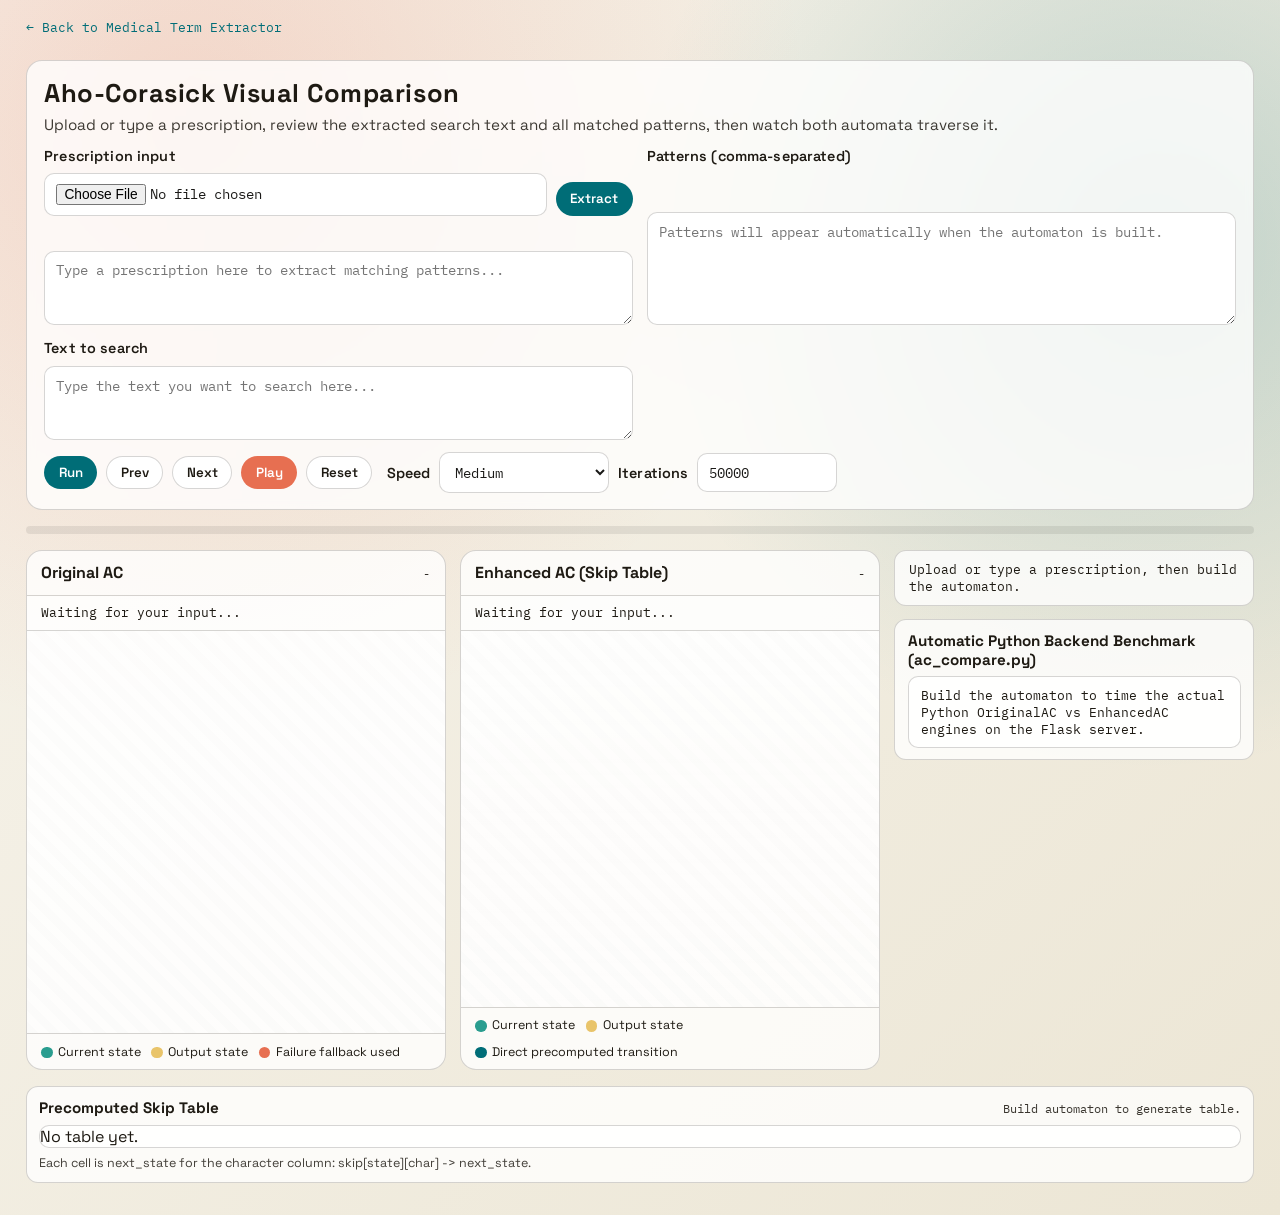
==== medterm-extractor/medterm-extractor/frontend/sop1/index.html @ c61241c5 "Add files via upload" ====
<!doctype html>
<html lang="en">
<head>
  <meta charset="UTF-8" />
  <meta name="viewport" content="width=device-width, initial-scale=1.0" />
  <title>Aho-Corasick Side-by-Side Visualizer</title>
  <link rel="preconnect" href="https://fonts.googleapis.com">
  <link rel="preconnect" href="https://fonts.gstatic.com" crossorigin>
  <link href="https://fonts.googleapis.com/css2?family=Space+Grotesk:wght@400;500;700&family=IBM+Plex+Mono:wght@400;600&display=swap" rel="stylesheet">
  <style>
    :root {
      --bg-1: #f7f4ec;
      --bg-2: #ece6d5;
      --ink: #1e1a13;
      --card: rgba(255, 255, 255, 0.78);
      --line: rgba(30, 26, 19, 0.18);
      --accent-a: #006d77;
      --accent-b: #e76f51;
      --accent-c: #f4a261;
      --ok: #2a9d8f;
      --warn: #b44b2d;
    }

    * { box-sizing: border-box; }

    body {
      margin: 0;
      font-family: "Space Grotesk", sans-serif;
      color: var(--ink);
      background:
        radial-gradient(circle at 15% 10%, rgba(231, 111, 81, 0.22), transparent 40%),
        radial-gradient(circle at 90% 20%, rgba(0, 109, 119, 0.2), transparent 35%),
        linear-gradient(135deg, var(--bg-1), var(--bg-2));
      min-height: 100vh;
    }

    .wrap {
      width: min(1400px, 96vw);
      margin: 1.2rem auto 2rem;
      display: grid;
      gap: 1rem;
    }

    .hero {
      background: var(--card);
      border: 1px solid var(--line);
      border-radius: 16px;
      padding: 1rem 1.1rem;
      backdrop-filter: blur(4px);
    }

    h1 {
      margin: 0;
      font-size: clamp(1.15rem, 2vw, 1.65rem);
      letter-spacing: 0.02em;
    }

    .sub {
      margin-top: 0.35rem;
      font-size: 0.95rem;
      opacity: 0.86;
    }

    .control-grid {
      display: grid;
      grid-template-columns: 1fr;
      gap: 0.65rem;
    }

    .upload-row {
      display: grid;
      grid-template-columns: minmax(0, 1fr) auto;
      gap: 0.55rem;
      align-items: end;
    }

    .upload-status {
      grid-column: 1 / -1;
      min-height: 1.1rem;
      font-family: "IBM Plex Mono", monospace;
      font-size: 0.76rem;
      opacity: 0.82;
    }

    .row {
      display: grid;
      gap: 0.55rem;
      grid-template-columns: 1fr;
    }

    .label {
      font-size: 0.9rem;
      font-weight: 600;
      letter-spacing: 0.01em;
    }

    textarea, input, select {
      width: 100%;
      border-radius: 10px;
      border: 1px solid var(--line);
      background: rgba(255, 255, 255, 0.95);
      padding: 0.6rem 0.7rem;
      font-family: "IBM Plex Mono", monospace;
      font-size: 0.86rem;
      color: #1a1917;
    }

    textarea { min-height: 74px; resize: vertical; }

    .buttons {
      display: flex;
      flex-wrap: wrap;
      gap: 0.55rem;
      align-items: center;
    }

    button {
      border: 1px solid var(--line);
      background: white;
      color: var(--ink);
      border-radius: 999px;
      padding: 0.45rem 0.85rem;
      font-family: "Space Grotesk", sans-serif;
      font-weight: 600;
      cursor: pointer;
      transition: transform 120ms ease, box-shadow 120ms ease;
    }

    button:hover {
      transform: translateY(-1px);
      box-shadow: 0 6px 12px rgba(0, 0, 0, 0.08);
    }

    button.primary { background: var(--accent-a); color: #fff; border-color: transparent; }
    button.alt { background: var(--accent-b); color: #fff; border-color: transparent; }

    .panels {
      display: grid;
      grid-template-columns: 1fr;
      gap: 0.9rem;
    }

    .analysis-layout {
      display: grid;
      grid-template-columns: minmax(0, 1fr) minmax(270px, 360px);
      gap: 0.9rem;
      align-items: start;
    }

    .results-column {
      display: grid;
      gap: 0.8rem;
      position: sticky;
      top: 1rem;
    }

    @media (min-width: 1120px) {
      .panels {
        grid-template-columns: 1fr 1fr;
      }
      .control-grid {
        grid-template-columns: 1fr 1fr;
        gap: 0.9rem;
      }
    }

    @media (max-width: 900px) {
      .analysis-layout { grid-template-columns: 1fr; }
      .results-column { position: static; }
    }

    .panel {
      background: var(--card);
      border: 1px solid var(--line);
      border-radius: 16px;
      overflow: hidden;
      display: grid;
      grid-template-rows: auto auto 1fr auto;
      min-height: 520px;
    }

    .panel-head {
      padding: 0.7rem 0.9rem;
      border-bottom: 1px solid var(--line);
      display: flex;
      justify-content: space-between;
      align-items: baseline;
    }

    .panel-title {
      font-size: 1rem;
      font-weight: 700;
    }

    .meta {
      font-family: "IBM Plex Mono", monospace;
      font-size: 0.76rem;
      opacity: 0.9;
    }

    .step-strip {
      padding: 0.55rem 0.9rem;
      border-bottom: 1px solid var(--line);
      font-family: "IBM Plex Mono", monospace;
      font-size: 0.82rem;
      background: rgba(255, 255, 255, 0.55);
    }

    .canvas-wrap {
      position: relative;
      min-height: 290px;
      background:
        linear-gradient(180deg, rgba(255, 255, 255, 0.66), rgba(255, 255, 255, 0.54)),
        repeating-linear-gradient(
          45deg,
          rgba(0, 0, 0, 0.02),
          rgba(0, 0, 0, 0.02) 8px,
          rgba(0, 0, 0, 0.0) 8px,
          rgba(0, 0, 0, 0.0) 16px
        );
      overflow: auto;
    }

    svg {
      width: 100%;
      min-height: 360px;
      display: block;
    }

    .legend {
      padding: 0.6rem 0.9rem;
      border-top: 1px solid var(--line);
      display: flex;
      flex-wrap: wrap;
      gap: 0.65rem;
      font-size: 0.78rem;
      align-items: center;
    }

    .dot {
      width: 0.72rem;
      height: 0.72rem;
      border-radius: 50%;
      display: inline-block;
      margin-right: 0.34rem;
      vertical-align: middle;
    }

    .status {
      background: var(--card);
      border: 1px solid var(--line);
      border-radius: 12px;
      padding: 0.62rem 0.85rem;
      font-family: "IBM Plex Mono", monospace;
      font-size: 0.82rem;
      white-space: pre-wrap;
    }

    .matches {
      display: grid;
      grid-template-columns: 1fr;
      gap: 0.8rem;
    }

    @media (min-width: 860px) {
      .matches { grid-template-columns: 1fr 1fr; }
    }

    .match-box {
      background: rgba(255, 255, 255, 0.8);
      border: 1px solid var(--line);
      border-radius: 12px;
      padding: 0.6rem 0.75rem;
      min-height: 92px;
      font-family: "IBM Plex Mono", monospace;
      font-size: 0.78rem;
      overflow: auto;
    }

    .bar {
      height: 8px;
      border-radius: 999px;
      background: rgba(0, 0, 0, 0.08);
      overflow: hidden;
    }

    .bar > span {
      display: block;
      height: 100%;
      background: linear-gradient(90deg, var(--accent-a), var(--accent-c));
      width: 0%;
      transition: width 120ms linear;
    }

    .skip-wrap {
      background: var(--card);
      border: 1px solid var(--line);
      border-radius: 12px;
      padding: 0.7rem 0.8rem;
      display: grid;
      gap: 0.45rem;
    }

    .skip-head {
      display: flex;
      justify-content: space-between;
      gap: 0.75rem;
      align-items: baseline;
      flex-wrap: wrap;
    }

    .skip-title {
      font-size: 0.95rem;
      font-weight: 700;
    }

    .skip-meta {
      font-family: "IBM Plex Mono", monospace;
      font-size: 0.76rem;
      opacity: 0.88;
    }

    .skip-table-box {
      max-height: 280px;
      overflow: auto;
      border: 1px solid var(--line);
      border-radius: 10px;
      background: rgba(255, 255, 255, 0.86);
    }

    table.skip-table {
      border-collapse: collapse;
      width: max-content;
      min-width: 100%;
      font-family: "IBM Plex Mono", monospace;
      font-size: 0.73rem;
    }

    .skip-table th,
    .skip-table td {
      border: 1px solid rgba(30, 26, 19, 0.16);
      padding: 0.28rem 0.36rem;
      text-align: center;
      white-space: nowrap;
    }

    .skip-table thead th {
      position: sticky;
      top: 0;
      background: #f5efe0;
      z-index: 2;
    }

    .skip-table th:first-child,
    .skip-table td:first-child {
      position: sticky;
      left: 0;
      background: #f9f4e9;
      z-index: 1;
      font-weight: 700;
    }

    .skip-note {
      font-size: 0.78rem;
      opacity: 0.84;
    }

    .bench-wrap {
      background: var(--card);
      border: 1px solid var(--line);
      border-radius: 12px;
      padding: 0.7rem 0.8rem;
      display: grid;
      gap: 0.45rem;
    }

    .bench-title {
      font-size: 0.95rem;
      font-weight: 700;
    }

    .bench-box {
      background: rgba(255, 255, 255, 0.86);
      border: 1px solid var(--line);
      border-radius: 10px;
      padding: 0.6rem 0.75rem;
      font-family: "IBM Plex Mono", monospace;
      font-size: 0.8rem;
      white-space: pre-wrap;
    }
  </style>
</head>
<body>
  <div class="wrap">
    <a href="../index.html" style="display:inline-block;margin-bottom:0.5rem;font-family:'IBM Plex Mono',monospace;font-size:0.8rem;color:#006d77;text-decoration:none;">&larr; Back to Medical Term Extractor</a>
    <section class="hero">
      <h1>Aho-Corasick Visual Comparison</h1>
      <div class="sub">Upload or type a prescription, review the extracted search text and all matched patterns, then watch both automata traverse it.</div>
      <div class="control-grid" style="margin-top:0.8rem;">
        <div class="row">
          <label class="label" for="prescription">Prescription input</label>
          <div class="upload-row">
            <input id="prescriptionImage" type="file" accept="image/*" />
            <button class="primary" id="extractImage">Extract</button>
            <div class="upload-status" id="uploadStatus" aria-live="polite"></div>
          </div>
          <textarea id="prescription" placeholder="Type a prescription here to extract matching patterns..."></textarea>
        </div>
        <div class="row">
          <label class="label" for="patterns">Patterns (comma-separated)</label>
          <textarea id="patterns" placeholder="Patterns will appear automatically when the automaton is built."></textarea>
        </div>
        <div class="row">
          <label class="label" for="text">Text to search</label>
          <textarea id="text" placeholder="Type the text you want to search here..."></textarea>
        </div>
      </div>
      <div class="buttons" style="margin-top:0.75rem;">
        <button class="primary" id="buildRun">Run</button>
        <button id="prevStep">Prev</button>
        <button id="nextStep">Next</button>
        <button class="alt" id="playPause">Play</button>
        <button id="reset">Reset</button>
        <label class="label" for="speed" style="margin-left:0.35rem;">Speed</label>
        <select id="speed" style="max-width:170px;">
          <option value="900">Slow</option>
          <option value="500" selected>Medium</option>
          <option value="220">Fast</option>
        </select>
        <label class="label" for="benchIterations">Iterations</label>
        <input id="benchIterations" type="number" min="100" step="100" value="50000" style="max-width:140px;" />
      </div>
    </section>

    <div class="bar"><span id="progressFill"></span></div>

    <div class="analysis-layout">
      <section class="panels">
        <article class="panel">
        <div class="panel-head">
          <div class="panel-title">Original AC</div>
          <div class="meta" id="metaOriginal">-</div>
        </div>
        <div class="step-strip" id="stepOriginal">Waiting...</div>
        <div class="canvas-wrap"><svg id="svgOriginal"></svg></div>
        <div class="legend">
          <span><span class="dot" style="background:#2a9d8f"></span>Current state</span>
          <span><span class="dot" style="background:#e9c46a"></span>Output state</span>
          <span><span class="dot" style="background:#e76f51"></span>Failure fallback used</span>
        </div>
        </article>

        <article class="panel">
        <div class="panel-head">
          <div class="panel-title">Enhanced AC (Skip Table)</div>
          <div class="meta" id="metaEnhanced">-</div>
        </div>
        <div class="step-strip" id="stepEnhanced">Waiting...</div>
        <div class="canvas-wrap"><svg id="svgEnhanced"></svg></div>
        <div class="legend">
          <span><span class="dot" style="background:#2a9d8f"></span>Current state</span>
          <span><span class="dot" style="background:#e9c46a"></span>Output state</span>
          <span><span class="dot" style="background:#006d77"></span>Direct precomputed transition</span>
        </div>
        </article>
      </section>

      <aside class="results-column" aria-label="Pattern matching results">
        <section class="status" id="status">Build the automaton to begin.</section>

        <section class="bench-wrap">
          <div class="bench-title">Automatic Python Backend Benchmark (ac_compare.py)</div>
          <div class="bench-box" id="pyBenchmarkBox">Build the automaton to time the actual Python OriginalAC vs EnhancedAC engines on the Flask server.</div>
        </section>
      </aside>
    </div>

    <section class="skip-wrap">
      <div class="skip-head">
        <div class="skip-title">Precomputed Skip Table</div>
        <div class="skip-meta" id="skipMeta">Build automaton to generate table.</div>
      </div>
      <div class="skip-table-box" id="skipTableBox">No table yet.</div>
      <div class="skip-note">Each cell is next_state for the character column: skip[state][char] -&gt; next_state.</div>
    </section>
  </div>

  <script>
    const SIGMA = Array.from("ABCDEFGHIJKLMNOPQRSTUVWXYZ0123456789 .,-/%()+:");
    const CHAR_INDEX = new Map(SIGMA.map((c, i) => [c, i]));
    const DEFAULT_PATTERN_CATALOG = [
      "BIOGESIC", "PARACETAMOL", "IBUPROFEN", "COLD", "COLD COMPRESS", "FEVER", "BID", "TAB", "MG"
    ];

    const ui = {
      prescription: document.getElementById("prescription"),
      prescriptionImage: document.getElementById("prescriptionImage"),
      extractImage: document.getElementById("extractImage"),
      uploadStatus: document.getElementById("uploadStatus"),
      patterns: document.getElementById("patterns"),
      text: document.getElementById("text"),
      buildRun: document.getElementById("buildRun"),
      benchIterations: document.getElementById("benchIterations"),
      prevStep: document.getElementById("prevStep"),
      nextStep: document.getElementById("nextStep"),
      playPause: document.getElementById("playPause"),
      reset: document.getElementById("reset"),
      speed: document.getElementById("speed"),
      stepOriginal: document.getElementById("stepOriginal"),
      stepEnhanced: document.getElementById("stepEnhanced"),
      status: document.getElementById("status"),
      metaOriginal: document.getElementById("metaOriginal"),
      metaEnhanced: document.getElementById("metaEnhanced"),
      skipMeta: document.getElementById("skipMeta"),
      skipTableBox: document.getElementById("skipTableBox"),
      pyBenchmarkBox: document.getElementById("pyBenchmarkBox"),
      svgOriginal: document.getElementById("svgOriginal"),
      svgEnhanced: document.getElementById("svgEnhanced"),
      progressFill: document.getElementById("progressFill")
    };

    const sharedText = sessionStorage.getItem("medtermExtractorText");
    if (sharedText && !ui.prescription.value.trim()) {
      ui.prescription.value = sharedText;
      ui.text.value = sharedText;
      ui.uploadStatus.textContent = "Prescription text restored from the main extractor.";
    }

    const state = {
      automaton: null,
      stepsOriginal: [],
      stepsEnhanced: [],
      matchesOriginal: [],
      matchesEnhanced: [],
      idx: -1,
      timer: null,
      benchmarkStarted: false
    };

    function normalizeText(text) {
      let t = (text || "").toUpperCase();
      t = t.replace(/[^A-Z0-9 .,\-/%()+:]/g, " ");
      t = t.replace(/\s+/g, " ").trim();
      return t;
    }

    function parsePatterns(raw) {
      const parts = (raw || "")
        .split(",")
        .map(s => normalizeText(s))
        .filter(Boolean);
      return Array.from(new Set(parts));
    }

    async function discoverPatterns(text) {
      const response = await fetch("/api/analyze", {
        method: "POST",
        headers: { "Content-Type": "application/json" },
        body: JSON.stringify({ text, mode: "enhanced" })
      });
      const data = await response.json();
      if (!response.ok) throw new Error(data.error || "Pattern extraction failed.");

      const found = Array.from(new Set(
        (data.matches || []).map(match => match.matched_dictionary_term || match.term).filter(Boolean)
      ));
      ui.patterns.value = found.join(", ");
      return found;
    }

    async function extractFromImage() {
      const file = ui.prescriptionImage.files[0];
      if (!file) {
        ui.uploadStatus.textContent = "Choose a prescription image first.";
        return;
      }

      const formData = new FormData();
      formData.append("image", file);
      ui.extractImage.disabled = true;
      ui.uploadStatus.textContent = "Reading prescription image...";

      try {
        const response = await fetch("/api/ocr", { method: "POST", body: formData });
        const data = await response.json();
        if (!response.ok) throw new Error(data.error || "OCR failed.");

        const extracted = (data.text || "").trim();
        if (!extracted) throw new Error("No text was detected in the image.");
        ui.prescription.value = extracted;
        ui.text.value = extracted;
        ui.uploadStatus.textContent = `Extracted ${extracted.length} characters from the image.`;
        ui.status.textContent = "Image text loaded. Build the automaton to find dictionary patterns automatically.";
      } catch (err) {
        ui.uploadStatus.textContent = `Image extraction failed: ${err.message}`;
      } finally {
        ui.extractImage.disabled = false;
      }
    }

    function createNode(id) {
      return { id, children: new Map(), fail: 0, outputs: [], depth: 0 };
    }

    function buildAutomaton(patterns) {
      const nodes = [createNode(0)];

      for (const pat of patterns) {
        let cur = 0;
        for (const ch of pat) {
          if (!nodes[cur].children.has(ch)) {
            const id = nodes.length;
            nodes.push(createNode(id));
            nodes[id].depth = nodes[cur].depth + 1;
            nodes[cur].children.set(ch, id);
          }
          cur = nodes[cur].children.get(ch);
        }
        if (!nodes[cur].outputs.includes(pat)) nodes[cur].outputs.push(pat);
      }

      const q = [];
      for (const [, childId] of nodes[0].children) {
        nodes[childId].fail = 0;
        q.push(childId);
      }

      while (q.length) {
        const v = q.shift();
        for (const [ch, u] of nodes[v].children) {
          let f = nodes[v].fail;
          while (f !== 0 && !nodes[f].children.has(ch)) f = nodes[f].fail;
          if (nodes[f].children.has(ch)) nodes[u].fail = nodes[f].children.get(ch);
          else nodes[u].fail = 0;
          for (const out of nodes[nodes[u].fail].outputs) {
            if (!nodes[u].outputs.includes(out)) nodes[u].outputs.push(out);
          }
          q.push(u);
        }
      }

      const skip = Array.from({ length: nodes.length }, () => Array(SIGMA.length).fill(0));
      for (const n of nodes) {
        for (const ch of SIGMA) {
          const idx = CHAR_INDEX.get(ch);
          if (n.children.has(ch)) {
            skip[n.id][idx] = n.children.get(ch);
          } else {
            let f = n.fail;
            while (f !== 0 && !nodes[f].children.has(ch)) f = nodes[f].fail;
            skip[n.id][idx] = nodes[f].children.has(ch) ? nodes[f].children.get(ch) : 0;
          }
        }
      }

      return { nodes, skip };
    }

    function simulateOriginal(automaton, text) {
      const { nodes } = automaton;
      const steps = [];
      const matches = [];
      let current = 0;
      let hops = 0;

      for (let i = 0; i < text.length; i++) {
        const ch = text[i];
        const from = current;
        const fails = [];

        if (!CHAR_INDEX.has(ch)) {
          current = 0;
          steps.push({ i, ch, from, to: current, fails, outputs: [], hopsTotal: hops, skipped: true });
          continue;
        }

        while (current !== 0 && !nodes[current].children.has(ch)) {
          fails.push(current);
          current = nodes[current].fail;
          hops++;
        }

        if (nodes[current].children.has(ch)) current = nodes[current].children.get(ch);
        else current = 0;

        const outs = [...nodes[current].outputs];
        for (const pat of outs) {
          matches.push({ pattern: pat, start: i - pat.length + 1, end: i });
        }

        steps.push({ i, ch, from, to: current, fails, outputs: outs, hopsTotal: hops, skipped: false });
      }

      return { steps, matches, hopsTotal: hops };
    }

    function simulateEnhanced(automaton, text) {
      const { nodes, skip } = automaton;
      const steps = [];
      const matches = [];
      let current = 0;

      for (let i = 0; i < text.length; i++) {
        const ch = text[i];
        const from = current;

        if (!CHAR_INDEX.has(ch)) {
          current = 0;
          steps.push({ i, ch, from, to: current, outputs: [], skipped: true });
          continue;
        }

        current = skip[current][CHAR_INDEX.get(ch)];
        const outs = [...nodes[current].outputs];
        for (const pat of outs) {
          matches.push({ pattern: pat, start: i - pat.length + 1, end: i });
        }

        steps.push({ i, ch, from, to: current, outputs: outs, skipped: false });
      }

      return { steps, matches };
    }

    function searchOriginalFast(automaton, text) {
      const { nodes } = automaton;
      let current = 0;
      let hops = 0;
      let matchCount = 0;
      for (let i = 0; i < text.length; i++) {
        const ch = text[i];
        if (!CHAR_INDEX.has(ch)) {
          current = 0;
          continue;
        }
        while (current !== 0 && !nodes[current].children.has(ch)) {
          current = nodes[current].fail;
          hops++;
        }
        if (nodes[current].children.has(ch)) current = nodes[current].children.get(ch);
        else current = 0;
        matchCount += nodes[current].outputs.length;
      }
      return { matchCount, hops };
    }

    function searchEnhancedFast(automaton, text) {
      const { nodes, skip } = automaton;
      let current = 0;
      let matchCount = 0;
      for (let i = 0; i < text.length; i++) {
        const ch = text[i];
        if (!CHAR_INDEX.has(ch)) {
          current = 0;
          continue;
        }
        current = skip[current][CHAR_INDEX.get(ch)];
        matchCount += nodes[current].outputs.length;
      }
      return { matchCount };
    }

    function groupByDepth(nodes) {
      const levels = [];
      for (const n of nodes) {
        if (!levels[n.depth]) levels[n.depth] = [];
        levels[n.depth].push(n.id);
      }
      return levels;
    }

    function computePositions(nodes, width, height) {
      const levels = groupByDepth(nodes);
      const maxDepth = Math.max(0, levels.length - 1);
      const pos = new Map();
      const padX = 72;
      const padY = 56;
      const xSpan = Math.max(180, width - padX * 2);
      const ySpan = Math.max(180, height - padY * 2);

      levels.forEach((ids, depth) => {
        const x = maxDepth === 0 ? width / 2 : padX + (depth / maxDepth) * xSpan;
        const n = ids.length;
        ids.forEach((id, i) => {
          const y = n === 1 ? height / 2 : padY + (i / (n - 1)) * ySpan;
          pos.set(id, { x, y });
        });
      });
      return pos;
    }

    function svgEl(name, attrs = {}) {
      const el = document.createElementNS("http://www.w3.org/2000/svg", name);
      for (const [k, v] of Object.entries(attrs)) el.setAttribute(k, String(v));
      return el;
    }

    function drawGraph(svg, automaton, options) {
      const { nodes } = automaton;
      const w = Math.max(1000, svg.clientWidth || 1000);
      const h = Math.max(420, Math.max(420, nodes.length * 4));
      svg.setAttribute("viewBox", `0 0 ${w} ${h}`);
      svg.innerHTML = "";

      const pos = computePositions(nodes, w, h);

      for (const node of nodes) {
        for (const [ch, child] of node.children) {
          const a = pos.get(node.id);
          const b = pos.get(child);
          const line = svgEl("line", {
            x1: a.x, y1: a.y, x2: b.x, y2: b.y,
            stroke: "rgba(0,0,0,0.24)",
            "stroke-width": 1.4
          });
          svg.appendChild(line);

          if (nodes.length <= 65) {
            const tx = (a.x + b.x) / 2;
            const ty = (a.y + b.y) / 2;
            const lbl = svgEl("text", {
              x: tx, y: ty - 4,
              "text-anchor": "middle",
              "font-size": 9,
              fill: "rgba(0,0,0,0.72)",
              "font-family": "IBM Plex Mono"
            });
            lbl.textContent = ch === " " ? "SP" : ch;
            svg.appendChild(lbl);
          }
        }
      }

      if (options.failNodes && options.failNodes.length) {
        for (const id of options.failNodes) {
          const p1 = pos.get(id);
          const p2 = pos.get(nodes[id].fail);
          if (!p1 || !p2) continue;
          const failLine = svgEl("line", {
            x1: p1.x, y1: p1.y, x2: p2.x, y2: p2.y,
            stroke: "#e76f51",
            "stroke-width": 2,
            "stroke-dasharray": "4 4",
            opacity: "0.9"
          });
          svg.appendChild(failLine);
        }
      }

      for (const node of nodes) {
        const p = pos.get(node.id);
        let fill = "#ffffff";
        let stroke = "rgba(0,0,0,0.45)";
        let r = 10;

        if (node.id === options.current) {
          fill = "#2a9d8f";
          stroke = "#196359";
          r = 13;
        } else if (node.outputs.length) {
          fill = "#e9c46a";
          stroke = "#9c7a2f";
        }

        const circle = svgEl("circle", {
          cx: p.x, cy: p.y, r,
          fill, stroke, "stroke-width": 1.8
        });
        svg.appendChild(circle);

        if (nodes.length <= 120) {
          const txt = svgEl("text", {
            x: p.x,
            y: p.y + 3,
            "text-anchor": "middle",
            "font-size": 8,
            fill: "#1a1a1a",
            "font-family": "IBM Plex Mono"
          });
          txt.textContent = String(node.id);
          svg.appendChild(txt);
        }
      }
    }

    function renderStep() {
      const idx = state.idx;
      const total = state.stepsOriginal.length;
      const hasStep = idx >= 0 && idx < total;

      const progress = total > 0 ? ((Math.max(idx, 0) + 1) / total) * 100 : 0;
      ui.progressFill.style.width = `${Math.min(100, Math.max(0, progress))}%`;

      if (!hasStep) {
        drawGraph(ui.svgOriginal, state.automaton, { current: 0, failNodes: [] });
        drawGraph(ui.svgEnhanced, state.automaton, { current: 0, failNodes: [] });
        ui.stepOriginal.textContent = "Step: -";
        ui.stepEnhanced.textContent = "Step: -";
        return;
      }

      const o = state.stepsOriginal[idx];
      const e = state.stepsEnhanced[idx];

      drawGraph(ui.svgOriginal, state.automaton, { current: o.to, failNodes: o.fails });
      drawGraph(ui.svgEnhanced, state.automaton, { current: e.to, failNodes: [] });

      const charTxt = o.ch === " " ? "[space]" : o.ch;
      ui.stepOriginal.textContent =
        `i=${o.i} ch=${charTxt} from=${o.from} to=${o.to} failHopsThisStep=${o.fails.length} totalHops=${o.hopsTotal} outputs=${o.outputs.join("|") || "none"}`;
      ui.stepEnhanced.textContent =
        `i=${e.i} ch=${charTxt} from=${e.from} to=${e.to} skipTransition=1 outputs=${e.outputs.join("|") || "none"}`;

      ui.status.textContent =
        `Text length: ${total} | Step: ${idx + 1}/${total}\n` +
        `Original fail hops so far: ${o.hopsTotal} | Enhanced fail hops: 0\n` +
        `Current char: ${charTxt}`;
    }

    function formatMatches(ms) {
      if (!ms.length) return "No matches.";
      return ms
        .map(m => `${m.pattern} @ ${m.start}-${m.end}`)
        .join("\n");
    }

    function renderSkipTable(automaton) {
      const { nodes, skip } = automaton;
      const headCols = SIGMA.map(ch => `<th>${ch === " " ? "SP" : ch}</th>`).join("");
      let body = "";
      for (let s = 0; s < nodes.length; s++) {
        const row = skip[s];
        const cells = row.map(v => `<td>${v}</td>`).join("");
        body += `<tr><td>S${s}</td>${cells}</tr>`;
      }
      ui.skipTableBox.innerHTML =
        `<table class="skip-table"><thead><tr><th>State</th>${headCols}</tr></thead><tbody>${body}</tbody></table>`;
      ui.skipMeta.textContent = `states=${nodes.length}, alphabet=${SIGMA.length}, totalCells=${nodes.length * SIGMA.length}`;
    }

    function stopPlay() {
      if (state.timer) {
        clearInterval(state.timer);
        state.timer = null;
      }
      ui.playPause.textContent = "Play";
    }

    function play() {
      stopPlay();
      const delay = Number(ui.speed.value);
      ui.playPause.textContent = "Pause";
      state.timer = setInterval(() => {
        if (state.idx >= state.stepsOriginal.length - 1) {
          stopPlay();
          runBenchmarkWhenComplete();
          return;
        }
        state.idx += 1;
        renderStep();
      }, delay);
    }

    function runBenchmarkWhenComplete() {
      if (state.benchmarkStarted || state.idx < state.stepsOriginal.length - 1) return;
      state.benchmarkStarted = true;
      ui.status.textContent += "\nTraversal complete. Running benchmark...";
      runPythonBenchmarkMode();
    }

    async function buildAndRun() {
      stopPlay();

      let patterns = parsePatterns(ui.patterns.value);
      let text = normalizeText(ui.text.value);

      if (ui.prescription.value.trim()) {
        ui.status.textContent = "Finding dictionary patterns from the prescription...";
        try {
          const prescriptionText = normalizeText(ui.prescription.value);
          await discoverPatterns(prescriptionText);
          if (!text) {
            ui.text.value = prescriptionText;
            text = prescriptionText;
          }
          patterns = parsePatterns(ui.patterns.value);
        } catch (err) {
          ui.status.textContent = `Pattern extraction failed: ${err.message}`;
          return;
        }
      }

      if (!patterns.length) {
        ui.status.textContent = "No patterns found. Upload or type a prescription first.";
        return;
      }

      if (!text.length) {
        ui.status.textContent = "Please provide text to search, then click Build Automaton + Run.";
        return;
      }

      const t0 = performance.now();
      const automaton = buildAutomaton(patterns);
      const t1 = performance.now();
      const simO = simulateOriginal(automaton, text);
      const t2 = performance.now();
      const simE = simulateEnhanced(automaton, text);
      const t3 = performance.now();

      state.automaton = automaton;
      state.stepsOriginal = simO.steps;
      state.stepsEnhanced = simE.steps;
      state.matchesOriginal = simO.matches;
      state.matchesEnhanced = simE.matches;
      state.idx = -1;
      state.benchmarkStarted = false;

      ui.metaOriginal.textContent = `nodes=${automaton.nodes.length} | build=${(t1 - t0).toFixed(2)}ms | run=${(t2 - t1).toFixed(2)}ms`;
      ui.metaEnhanced.textContent = `nodes=${automaton.nodes.length} | skipReady=yes | run=${(t3 - t2).toFixed(2)}ms`;

      renderSkipTable(automaton);

      ui.status.textContent =
        `Automaton built with ${automaton.nodes.length} nodes.\n` +
        `Original total failure hops: ${simO.hopsTotal}.\n` +
        `Enhanced uses precomputed skip table transitions only.`;

      renderStep();
      play();
    }

    ui.buildRun.addEventListener("click", buildAndRun);

    async function runPythonBenchmarkMode() {
      const text = (ui.text.value || ui.prescription.value || "").trim();
      if (!text) {
        ui.pyBenchmarkBox.textContent = "Type some text (in the prescription or search box) before running the Python backend benchmark.";
        return;
      }
      const iterations = Math.max(100, Number(ui.benchIterations.value) || 3000);

      ui.pyBenchmarkBox.textContent = "Running on Flask backend…";

      try {
        const res = await fetch("/api/benchmark", {
          method: "POST",
          headers: { "Content-Type": "application/json" },
          body: JSON.stringify({ text, iterations }),
        });
        const data = await res.json();
        if (!res.ok) throw new Error(data.error || "Benchmark request failed.");

        const o = data.original;
        const e = data.enhanced;
        const winner = data.speedup && data.speedup >= 1 ? "ENHANCED" : "ORIGINAL";
        const factor = data.speedup ? (data.speedup >= 1 ? data.speedup : 1 / data.speedup) : null;

        ui.pyBenchmarkBox.textContent =
          `patterns=${data.pattern_count}, iterations=${data.iterations}\n` +
          `normalizedText="${data.normalized_text}"\n\n` +
          `ORIGINAL   nodes=${o.nodes}  buildTime=${o.build_time_ms}ms  avg=${o.avg_time_us}us/run  failureHops=${o.failure_hops}  hits=${o.hits.length}\n` +
          `ENHANCED   nodes=${e.nodes}  buildTime=${e.build_time_ms}ms  avg=${e.avg_time_us}us/run  failureHops=${e.failure_hops}  hits=${e.hits.length}\n\n` +
          (factor ? `${winner} is ${factor.toFixed(2)}x faster (real Python server-side timing).` : "");
      } catch (err) {
        ui.pyBenchmarkBox.textContent = `Error: ${err.message}`;
      } finally {
      }
    }

    ui.extractImage.addEventListener("click", extractFromImage);
    ui.prevStep.addEventListener("click", () => {
      stopPlay();
      if (!state.stepsOriginal.length) return;
      state.idx = Math.max(-1, state.idx - 1);
      renderStep();
    });

    ui.nextStep.addEventListener("click", () => {
      stopPlay();
      if (!state.stepsOriginal.length) return;
      state.idx = Math.min(state.stepsOriginal.length - 1, state.idx + 1);
      renderStep();
      runBenchmarkWhenComplete();
    });

    ui.playPause.addEventListener("click", () => {
      if (!state.stepsOriginal.length) return;
      if (state.timer) stopPlay();
      else play();
    });

    ui.reset.addEventListener("click", () => {
      stopPlay();
      state.idx = -1;
      state.benchmarkStarted = false;
      renderStep();
      ui.status.textContent = "Reset complete. Press Play or Next to traverse again.";
    });

    window.addEventListener("resize", () => {
      if (!state.automaton) return;
      renderStep();
    });

    ui.status.textContent = "Upload or type a prescription, then build the automaton.";
    ui.stepOriginal.textContent = "Waiting for your input...";
    ui.stepEnhanced.textContent = "Waiting for your input...";
    ui.skipMeta.textContent = "Build automaton to generate table.";
    ui.skipTableBox.textContent = "No table yet.";
    ui.pyBenchmarkBox.textContent = "Build the automaton to time the actual Python OriginalAC vs EnhancedAC engines on the Flask server.";
  </script>
</body>
</html>
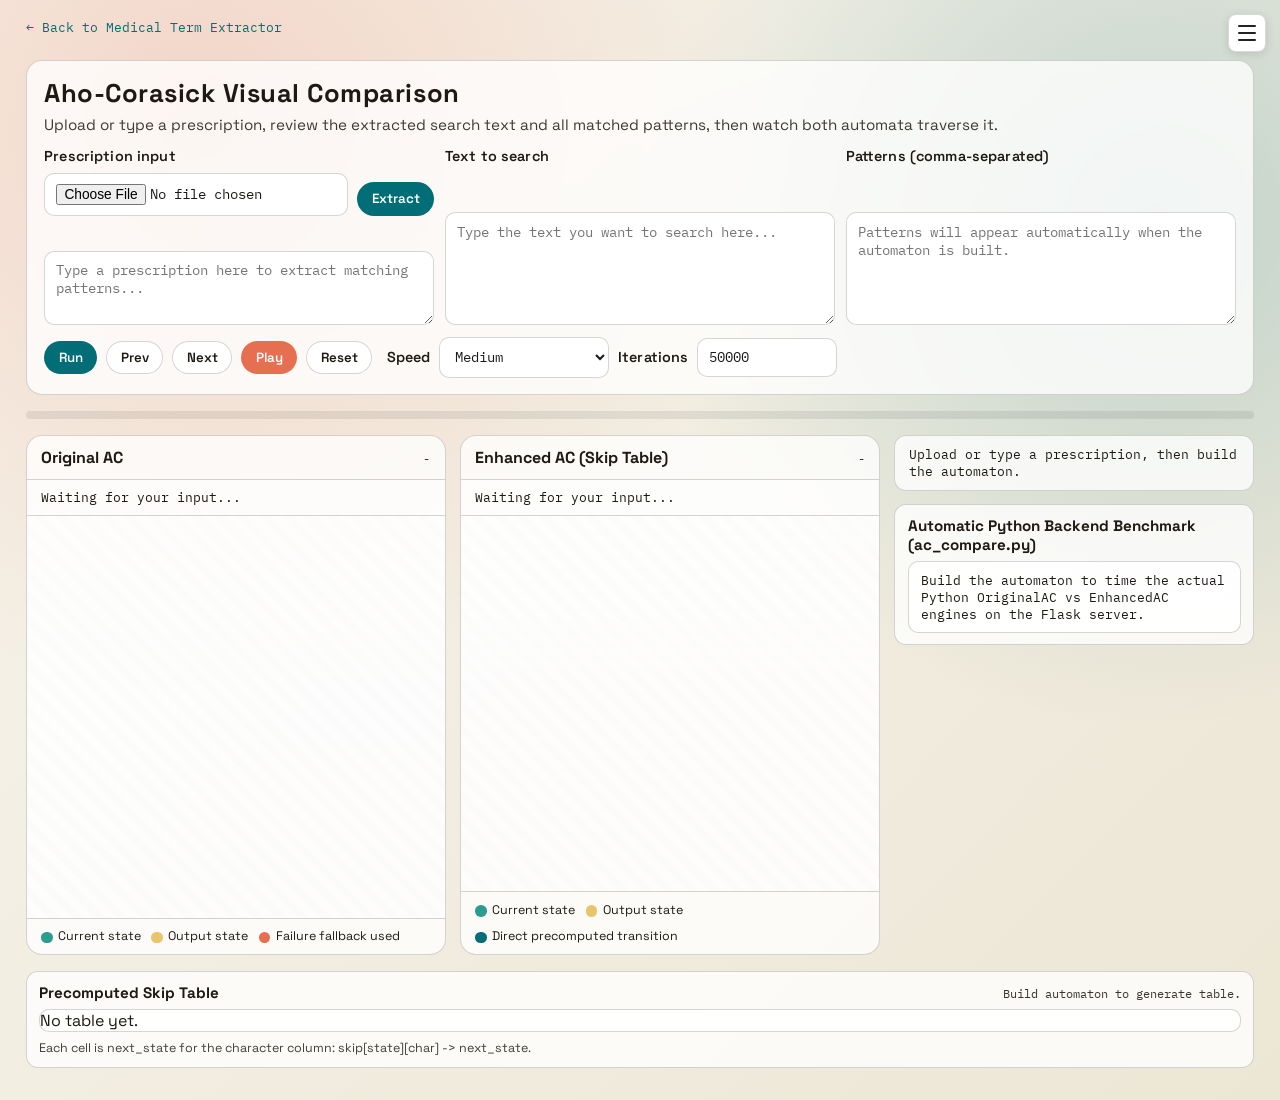
==== commit f8bbad21: "Update index.html" ====
--- a/medterm-extractor/medterm-extractor/frontend/sop1/index.html
+++ b/medterm-extractor/medterm-extractor/frontend/sop1/index.html
@@ -63,8 +63,14 @@
 
     .control-grid {
       display: grid;
-      grid-template-columns: 1fr;
+      grid-template-columns: 1fr 1fr 1fr;
       gap: 0.65rem;
+    }
+
+    @media (max-width: 900px) {
+      .control-grid {
+        grid-template-columns: 1fr;
+      }
     }
 
     .upload-row {
@@ -157,10 +163,6 @@
     @media (min-width: 1120px) {
       .panels {
         grid-template-columns: 1fr 1fr;
-      }
-      .control-grid {
-        grid-template-columns: 1fr 1fr;
-        gap: 0.9rem;
       }
     }
 
@@ -389,8 +391,30 @@
       white-space: pre-wrap;
     }
   </style>
+  <style>
+    .site-nav { position: fixed; top: 14px; right: 14px; z-index: 1000; font-family: "Space Grotesk", sans-serif; }
+    .site-nav .hamburger { display: flex; flex-direction: column; justify-content: center; gap: 5px; width: 38px; height: 38px; background: #fff; border: 1px solid rgba(0,0,0,0.15); border-radius: 8px; cursor: pointer; box-shadow: 0 2px 8px rgba(0,0,0,0.12); padding: 0; }
+    .site-nav .hamburger span { display: block; height: 2px; width: 18px; margin: 0 auto; background: #222; border-radius: 2px; transition: transform 0.2s ease, opacity 0.2s ease; }
+    .site-nav .hamburger.open span:nth-child(1) { transform: translateY(7px) rotate(45deg); }
+    .site-nav .hamburger.open span:nth-child(2) { opacity: 0; }
+    .site-nav .hamburger.open span:nth-child(3) { transform: translateY(-7px) rotate(-45deg); }
+    .site-nav .nav-links { display: none; flex-direction: column; gap: 4px; position: absolute; top: calc(100% + 8px); right: 0; background: #fff; border: 1px solid rgba(0,0,0,0.15); border-radius: 10px; padding: 8px; box-shadow: 0 8px 24px rgba(0,0,0,0.15); min-width: 240px; }
+    .site-nav .nav-links.open { display: flex; }
+    .site-nav .nav-links a { color: #1e1a13; text-decoration: none; font-size: 13px; font-weight: 600; padding: 8px 10px; border-radius: 8px; }
+    .site-nav .nav-links a:hover { background: #f2f0e8; }
+    .site-nav .nav-links a.current { color: #006d77; }
+  </style>
 </head>
 <body>
+  <div class="site-nav">
+    <button class="hamburger" id="siteHamburgerBtn" aria-label="Toggle menu"><span></span><span></span><span></span></button>
+    <div class="nav-links" id="siteNavLinks">
+      <a href="../index.html">Home</a>
+      <a href="../sop1/index.html" class="current">SOP 1: Repeated Failure Link Traversal (Skip Table)</a>
+      <a href="../sop2/index.html">SOP 2: Scattered Non-Contiguous Node Allocation (Two-Pass BFS)</a>
+      <a href="../sop3/index.html">SOP 3: Full Alphabet Transition Storage (Tiered Hot/Cold)</a>
+    </div>
+  </div>
   <div class="wrap">
     <a href="../index.html" style="display:inline-block;margin-bottom:0.5rem;font-family:'IBM Plex Mono',monospace;font-size:0.8rem;color:#006d77;text-decoration:none;">&larr; Back to Medical Term Extractor</a>
     <section class="hero">
@@ -407,12 +431,12 @@
           <textarea id="prescription" placeholder="Type a prescription here to extract matching patterns..."></textarea>
         </div>
         <div class="row">
+          <label class="label" for="text">Text to search</label>
+          <textarea id="text" placeholder="Type the text you want to search here..."></textarea>
+        </div>
+        <div class="row">
           <label class="label" for="patterns">Patterns (comma-separated)</label>
           <textarea id="patterns" placeholder="Patterns will appear automatically when the automaton is built."></textarea>
-        </div>
-        <div class="row">
-          <label class="label" for="text">Text to search</label>
-          <textarea id="text" placeholder="Type the text you want to search here..."></textarea>
         </div>
       </div>
       <div class="buttons" style="margin-top:0.75rem;">
@@ -1109,6 +1133,13 @@
     ui.skipMeta.textContent = "Build automaton to generate table.";
     ui.skipTableBox.textContent = "No table yet.";
     ui.pyBenchmarkBox.textContent = "Build the automaton to time the actual Python OriginalAC vs EnhancedAC engines on the Flask server.";
+
+    const siteHamburgerBtn = document.getElementById("siteHamburgerBtn");
+    const siteNavLinks = document.getElementById("siteNavLinks");
+    siteHamburgerBtn.addEventListener("click", () => {
+      siteHamburgerBtn.classList.toggle("open");
+      siteNavLinks.classList.toggle("open");
+    });
   </script>
 </body>
 </html>
